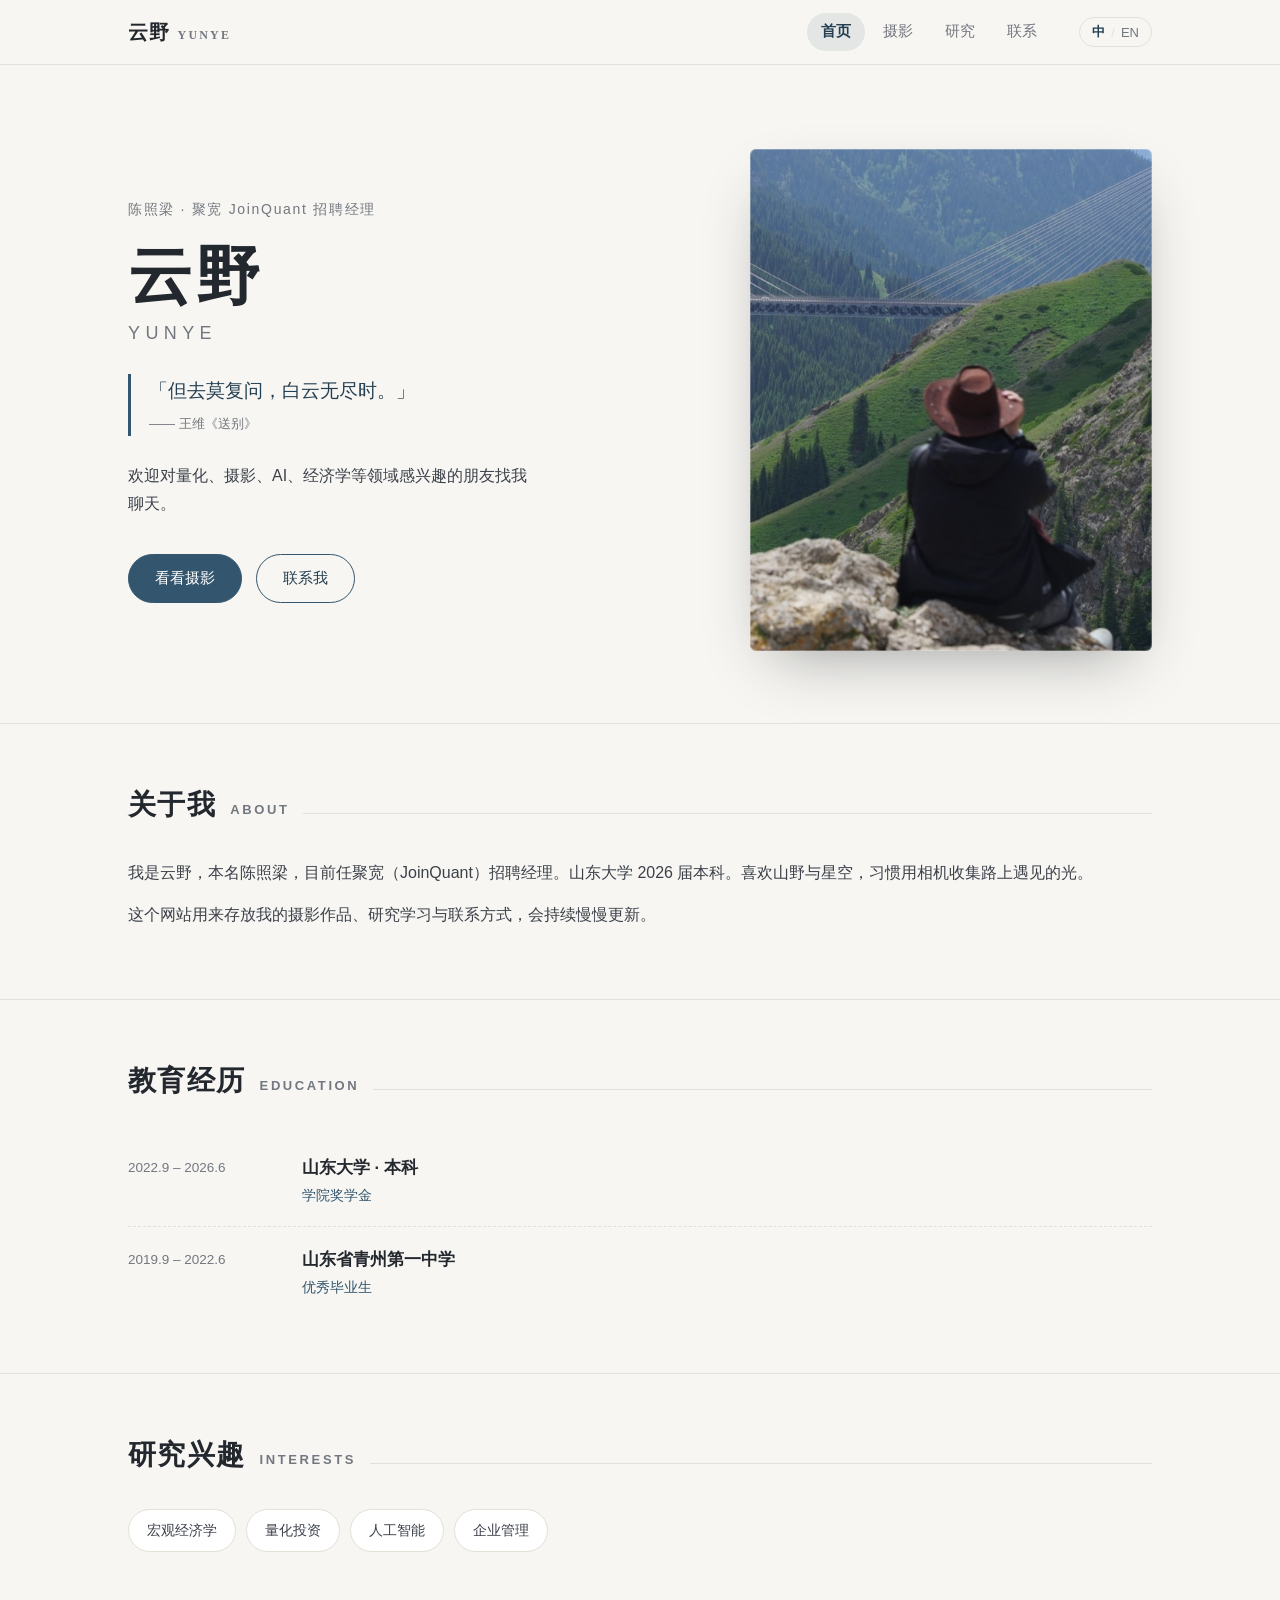
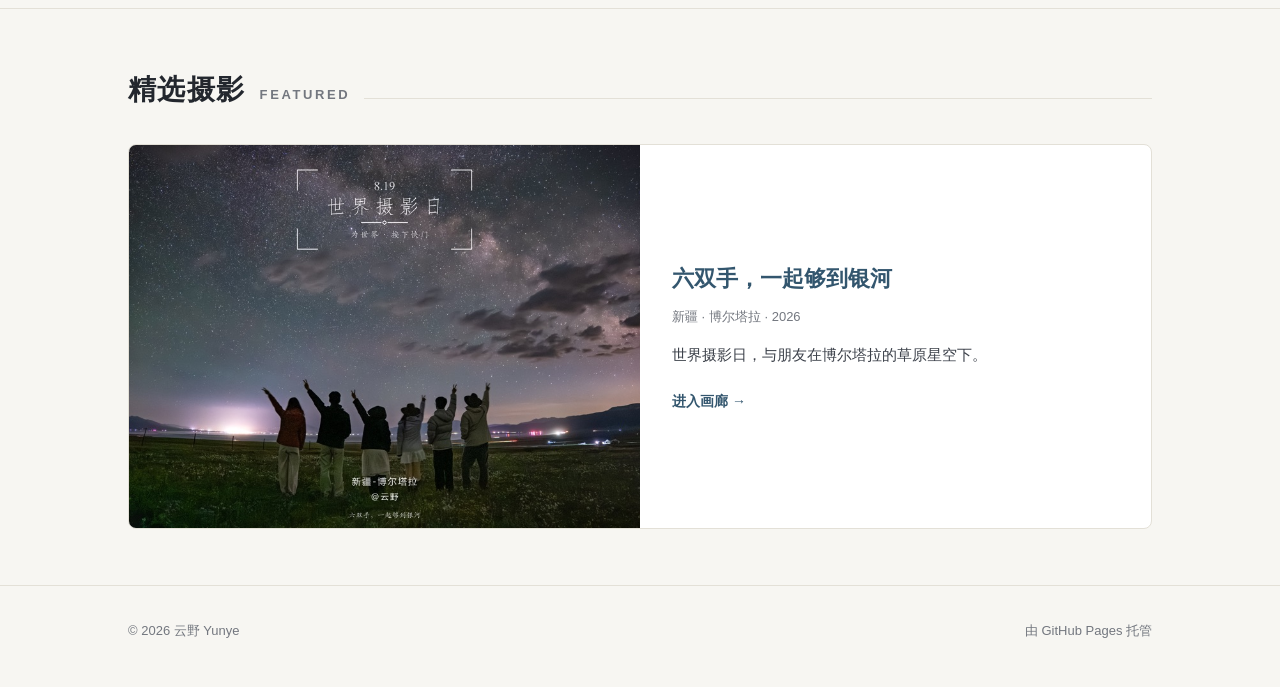
==== index.html @ 3e3f13b5 "云野个人网站 v1：首页/摄影/研究/联系，中英双语 Co-Authored-By: Claude Fable 5 <noreply@anthropic.com>" ====
<!DOCTYPE html>
<html lang="zh-CN">
<head>
  <meta charset="UTF-8">
  <meta name="viewport" content="width=device-width, initial-scale=1.0">
  <title>云野 Yunye · 个人主页</title>
  <meta name="description" content="云野（陈照梁）的个人网站——摄影、研究与联系。">
  <link rel="icon" type="image/svg+xml" href="favicon.svg">
  <link rel="stylesheet" href="assets/css/style.css">
</head>
<body data-title-key="doc.title.index">

  <header class="site-header">
    <nav class="nav container">
      <a class="brand" href="index.html">云野<span>Yunye</span></a>
      <ul class="nav-links">
        <li><a href="index.html" data-i18n="nav.home"></a></li>
        <li><a href="photography.html" data-i18n="nav.photography"></a></li>
        <li><a href="research.html" data-i18n="nav.research"></a></li>
        <li><a href="contact.html" data-i18n="nav.contact"></a></li>
      </ul>
      <button class="lang-toggle" type="button"><span class="zh on">中</span><span class="sep">/</span><span class="en">EN</span></button>
    </nav>
  </header>

  <main>
    <!-- Hero -->
    <section class="container">
      <div class="hero">
        <div>
          <div class="hero-eyebrow" data-i18n="hero.eyebrow"></div>
          <h1><span data-i18n="hero.name"></span><span class="latin" data-i18n="hero.name.latin"></span></h1>
          <blockquote class="hero-poem">
            <span data-i18n="hero.poem"></span>
            <cite data-i18n="hero.poem.src"></cite>
          </blockquote>
          <p class="hero-bio" data-i18n="hero.bio"></p>
          <div class="hero-cta">
            <a class="btn btn-solid" href="photography.html" data-i18n="hero.cta.gallery"></a>
            <a class="btn btn-ghost" href="contact.html" data-i18n="hero.cta.contact"></a>
          </div>
        </div>
        <div class="hero-avatar">
          <img src="images/avatar.jpg" alt="云野 Yunye">
        </div>
      </div>
    </section>

    <!-- 关于我 -->
    <section class="section">
      <div class="container">
        <h2 class="section-title"><span data-i18n="sec.about"></span><span class="en" data-i18n="sec.about.en"></span></h2>
        <div class="prose">
          <p data-i18n="about.p1"></p>
          <p data-i18n="about.p2"></p>
        </div>
      </div>
    </section>

    <!-- 教育经历 -->
    <section class="section">
      <div class="container">
        <h2 class="section-title"><span data-i18n="sec.edu"></span><span class="en" data-i18n="sec.edu.en"></span></h2>
        <div class="edu-item">
          <div class="edu-time">2022.9 – 2026.6</div>
          <div>
            <div class="edu-name" data-i18n="edu.1.name"></div>
            <div class="edu-note" data-i18n="edu.1.note"></div>
          </div>
        </div>
        <div class="edu-item">
          <div class="edu-time">2019.9 – 2022.6</div>
          <div>
            <div class="edu-name" data-i18n="edu.2.name"></div>
            <div class="edu-note" data-i18n="edu.2.note"></div>
          </div>
        </div>
      </div>
    </section>

    <!-- 研究兴趣 -->
    <section class="section">
      <div class="container">
        <h2 class="section-title"><span data-i18n="sec.interests"></span><span class="en" data-i18n="sec.interests.en"></span></h2>
        <div class="tags">
          <span class="tag" data-i18n="interest.1"></span>
          <span class="tag" data-i18n="interest.2"></span>
          <span class="tag" data-i18n="interest.3"></span>
          <span class="tag" data-i18n="interest.4"></span>
        </div>
      </div>
    </section>

    <!-- 精选摄影 -->
    <section class="section">
      <div class="container">
        <h2 class="section-title"><span data-i18n="sec.featured"></span><span class="en" data-i18n="sec.featured.en"></span></h2>
        <a class="featured-card" href="photography.html"></a>
      </div>
    </section>
  </main>

  <footer class="site-footer">
    <div class="container">
      <div>© <span class="footer-year"></span> 云野 Yunye</div>
      <div data-i18n="footer.right"></div>
    </div>
  </footer>

  <script src="assets/js/i18n.js"></script>
  <script src="assets/js/photos.js"></script>
  <script src="assets/js/main.js"></script>
</body>
</html>
---- assets/css/style.css ----
/* ============================================
   云野 Yunye — 个人网站
   风格：纸感、留白、深蓝点缀（呼应星空摄影）
   ============================================ */

:root {
  --paper: #f7f6f2;
  --paper-2: #efede6;
  --ink: #23272e;
  --muted: #73777f;
  --line: #e3e0d7;
  --accent: #33566e;
  --accent-deep: #243f51;
  --serif: "Songti SC", "STSong", "Noto Serif CJK SC", "Source Han Serif SC", Georgia, "Times New Roman", serif;
  --sans: -apple-system, BlinkMacSystemFont, "PingFang SC", "Helvetica Neue", "Segoe UI", "Microsoft YaHei", sans-serif;
  --maxw: 1080px;
}

* { margin: 0; padding: 0; box-sizing: border-box; }

html { scroll-behavior: smooth; }

body {
  background: var(--paper);
  color: var(--ink);
  font-family: var(--sans);
  font-size: 16px;
  line-height: 1.75;
  -webkit-font-smoothing: antialiased;
}

::selection { background: rgba(51, 86, 110, .18); }

a { color: var(--accent); text-decoration: none; }
a:hover { color: var(--accent-deep); }

img { display: block; max-width: 100%; }

.container { max-width: var(--maxw); margin: 0 auto; padding: 0 28px; }

/* ---------- 顶部导航 ---------- */
.site-header {
  position: sticky; top: 0; z-index: 50;
  background: rgba(247, 246, 242, .88);
  backdrop-filter: saturate(140%) blur(10px);
  border-bottom: 1px solid var(--line);
}
.nav { display: flex; align-items: center; height: 64px; gap: 28px; }
.brand {
  font-family: var(--serif); font-size: 20px; font-weight: 700;
  color: var(--ink); letter-spacing: .04em; margin-right: auto;
}
.brand span { font-size: 12px; color: var(--muted); letter-spacing: .18em; margin-left: 8px; text-transform: uppercase; }
.nav-links { display: flex; list-style: none; gap: 4px; }
.nav-links a {
  display: block; padding: 6px 14px; border-radius: 999px;
  color: var(--muted); font-size: 14.5px; transition: color .2s, background .2s;
}
.nav-links a:hover { color: var(--ink); background: var(--paper-2); }
.nav-links a.active { color: var(--accent-deep); background: rgba(51, 86, 110, .1); font-weight: 600; }

.lang-toggle {
  display: flex; align-items: center; gap: 6px;
  border: 1px solid var(--line); background: transparent; border-radius: 999px;
  padding: 5px 12px; cursor: pointer; font-size: 13px; color: var(--muted);
  font-family: var(--sans); transition: border-color .2s;
}
.lang-toggle:hover { border-color: var(--accent); }
.lang-toggle .on { color: var(--accent-deep); font-weight: 700; }
.lang-toggle .sep { color: var(--line); }

/* ---------- 首页 Hero ---------- */
.hero {
  display: grid; grid-template-columns: 1.25fr .9fr; gap: 64px;
  align-items: center; padding: 84px 0 72px;
}
.hero-eyebrow { font-size: 14px; letter-spacing: .12em; color: var(--muted); margin-bottom: 18px; }
.hero h1 {
  font-family: var(--serif); font-size: 64px; font-weight: 700;
  letter-spacing: .06em; line-height: 1.15;
}
.hero h1 .latin {
  display: block; font-size: 18px; font-weight: 400; color: var(--muted);
  letter-spacing: .3em; text-transform: uppercase; margin-top: 10px; font-family: var(--sans);
}
.hero-poem {
  margin: 30px 0 26px; padding-left: 18px; border-left: 3px solid var(--accent);
  font-family: var(--serif); font-size: 19px; color: var(--accent-deep);
}
.hero-poem cite { display: block; font-family: var(--sans); font-style: normal; font-size: 13px; color: var(--muted); margin-top: 6px; }
.hero-bio { color: #3c414a; max-width: 46ch; }
.hero-cta { display: flex; gap: 14px; margin-top: 36px; }
.btn {
  display: inline-block; padding: 11px 26px; border-radius: 999px; font-size: 14.5px;
  border: 1px solid var(--accent); transition: all .2s;
}
.btn-solid { background: var(--accent); color: #fff; }
.btn-solid:hover { background: var(--accent-deep); color: #fff; }
.btn-ghost { color: var(--accent-deep); background: transparent; }
.btn-ghost:hover { background: rgba(51, 86, 110, .08); }

.hero-avatar { position: relative; }
.hero-avatar img {
  width: 100%; aspect-ratio: 4 / 5; object-fit: cover; object-position: 100% 50%;
  border-radius: 6px; box-shadow: 0 24px 60px -24px rgba(35, 39, 46, .45);
}
.hero-avatar::after {
  content: ""; position: absolute; inset: 0; border-radius: 6px;
  box-shadow: inset 0 0 0 1px rgba(255, 255, 255, .25); pointer-events: none;
}

/* ---------- 通用版块 ---------- */
.section { padding: 56px 0; border-top: 1px solid var(--line); }
.section-title {
  font-family: var(--serif); font-size: 28px; letter-spacing: .05em;
  display: flex; align-items: baseline; gap: 14px; margin-bottom: 30px;
}
.section-title::after { content: ""; flex: 1; height: 1px; background: var(--line); }
.section-title .en { font-family: var(--sans); font-size: 13px; color: var(--muted); letter-spacing: .2em; text-transform: uppercase; }

.two-col { display: grid; grid-template-columns: 1fr 1fr; gap: 40px; }
.prose p { color: #3c414a; margin-bottom: 14px; }

/* 教育经历 */
.edu-item { display: grid; grid-template-columns: 150px 1fr; gap: 8px 24px; padding: 18px 0; border-bottom: 1px dashed var(--line); }
.edu-item:last-child { border-bottom: none; }
.edu-time { font-size: 13.5px; color: var(--muted); font-variant-numeric: tabular-nums; padding-top: 3px; }
.edu-name { font-weight: 600; font-size: 16.5px; }
.edu-note { font-size: 13.5px; color: var(--accent); margin-top: 2px; }

/* 兴趣标签 */
.tags { display: flex; flex-wrap: wrap; gap: 10px; }
.tag {
  padding: 8px 18px; border: 1px solid var(--line); border-radius: 999px;
  font-size: 14px; color: #3c414a; background: #fff; transition: all .2s;
}
.tag:hover { border-color: var(--accent); color: var(--accent-deep); }

/* 首页精选摄影 */
.featured-card {
  display: grid; grid-template-columns: 1fr 1fr; overflow: hidden;
  border: 1px solid var(--line); border-radius: 8px; background: #fff;
  transition: box-shadow .25s, transform .25s;
}
.featured-card:hover { box-shadow: 0 20px 50px -20px rgba(35, 39, 46, .3); transform: translateY(-3px); }
.featured-card img { width: 100%; height: 100%; object-fit: cover; aspect-ratio: 4/3; }
.featured-body { padding: 34px 32px; display: flex; flex-direction: column; justify-content: center; }
.featured-body h3 { font-family: var(--serif); font-size: 22px; margin-bottom: 8px; }
.featured-body .meta { font-size: 13px; color: var(--muted); margin-bottom: 14px; }
.featured-body p { font-size: 14.5px; color: #3c414a; margin-bottom: 20px; }
.featured-link { font-size: 14px; font-weight: 600; }

/* ---------- 页头（内页） ---------- */
.page-head { padding: 72px 0 40px; }
.page-head h1 { font-family: var(--serif); font-size: 42px; letter-spacing: .06em; }
.page-head h1 .en { font-family: var(--sans); font-size: 15px; color: var(--muted); letter-spacing: .22em; text-transform: uppercase; margin-left: 16px; }
.page-head .sub { color: var(--muted); margin-top: 12px; max-width: 60ch; }

/* ---------- 摄影画廊 ---------- */
.filter-bar { display: flex; flex-wrap: wrap; gap: 8px; padding-bottom: 28px; border-bottom: 1px solid var(--line); margin-bottom: 34px; }
.filter-btn {
  border: 1px solid transparent; background: transparent; border-radius: 999px;
  padding: 7px 18px; font-size: 14px; color: var(--muted); cursor: pointer;
  font-family: var(--sans); transition: all .2s;
}
.filter-btn:hover { color: var(--ink); background: var(--paper-2); }
.filter-btn.active { color: #fff; background: var(--accent); }

.gallery { columns: 3; column-gap: 22px; padding-bottom: 72px; }
.photo-card {
  break-inside: avoid; margin-bottom: 22px; border-radius: 6px; overflow: hidden;
  background: #fff; border: 1px solid var(--line); cursor: zoom-in;
  transition: box-shadow .25s, transform .25s;
}
.photo-card:hover { box-shadow: 0 18px 44px -18px rgba(35, 39, 46, .35); transform: translateY(-2px); }
.photo-card .thumb { overflow: hidden; }
.photo-card img { width: 100%; transition: transform .5s ease; }
.photo-card:hover img { transform: scale(1.03); }
.photo-info { padding: 14px 16px 16px; }
.photo-info h3 { font-family: var(--serif); font-size: 16.5px; }
.photo-info .meta { font-size: 12.5px; color: var(--muted); margin-top: 3px; }
.photo-info .desc { font-size: 13.5px; color: #4a4f57; margin-top: 8px; }

.photo-placeholder {
  break-inside: avoid; margin-bottom: 22px; border-radius: 6px;
  border: 1.5px dashed var(--line); min-height: 220px;
  display: flex; flex-direction: column; align-items: center; justify-content: center; gap: 8px;
  color: var(--muted); font-size: 14px; background: rgba(255, 255, 255, .5);
}
.photo-placeholder .cat { font-family: var(--serif); font-size: 17px; letter-spacing: .1em; }

/* 灯箱 */
.lightbox {
  position: fixed; inset: 0; z-index: 100; display: none;
  background: rgba(18, 21, 25, .94); backdrop-filter: blur(6px);
}
.lightbox.open { display: flex; align-items: center; justify-content: center; }
.lightbox-inner { max-width: min(1200px, 92vw); max-height: 90vh; display: flex; flex-direction: column; }
.lightbox-inner img { max-height: 74vh; width: auto; max-width: 100%; object-fit: contain; margin: 0 auto; border-radius: 4px; }
.lightbox-caption { color: #d8d5cc; text-align: center; padding: 18px 20px 4px; }
.lightbox-caption h3 { font-family: var(--serif); font-size: 18px; color: #fff; }
.lightbox-caption .meta { font-size: 13px; color: #9aa0a8; margin-top: 4px; }
.lightbox-caption .desc { font-size: 13.5px; margin-top: 8px; }
.lb-btn {
  position: absolute; border: none; background: rgba(255, 255, 255, .08); color: #e8e6df;
  width: 46px; height: 46px; border-radius: 50%; font-size: 20px; cursor: pointer;
  display: flex; align-items: center; justify-content: center; transition: background .2s;
}
.lb-btn:hover { background: rgba(255, 255, 255, .2); }
.lb-close { top: 26px; right: 26px; }
.lb-prev { left: 26px; top: 50%; transform: translateY(-50%); }
.lb-next { right: 26px; top: 50%; transform: translateY(-50%); }

/* ---------- 研究方向卡片 ---------- */
.dir-grid { display: grid; grid-template-columns: 1fr 1fr; gap: 20px; }
.dir-card {
  border: 1px solid var(--line); border-radius: 8px; background: #fff; padding: 26px 28px;
  transition: box-shadow .25s, transform .25s;
}
.dir-card:hover { box-shadow: 0 16px 40px -18px rgba(35, 39, 46, .25); transform: translateY(-2px); }
.dir-card h3 { font-family: var(--serif); font-size: 19px; margin-bottom: 6px; }
.dir-card .en { font-size: 12px; color: var(--muted); letter-spacing: .14em; text-transform: uppercase; }
.dir-card p { font-size: 14px; color: #4a4f57; margin-top: 12px; }

.empty-state {
  margin-top: 44px; border: 1.5px dashed var(--line); border-radius: 8px;
  padding: 54px 30px; text-align: center; color: var(--muted);
}
.empty-state .zh { font-family: var(--serif); font-size: 19px; letter-spacing: .12em; color: #565b63; }
.empty-state .en { font-size: 13px; margin-top: 6px; letter-spacing: .08em; }

/* ---------- 联系页 ---------- */
.contact-grid { display: grid; grid-template-columns: 1fr 1fr; gap: 20px; max-width: 760px; }
.contact-card {
  display: flex; align-items: center; gap: 18px;
  border: 1px solid var(--line); border-radius: 8px; background: #fff; padding: 24px 26px;
  transition: box-shadow .25s, transform .25s;
}
.contact-card:hover { box-shadow: 0 16px 40px -18px rgba(35, 39, 46, .25); transform: translateY(-2px); }
.contact-card .icon {
  width: 46px; height: 46px; border-radius: 12px; flex-shrink: 0;
  background: rgba(51, 86, 110, .1); color: var(--accent-deep);
  display: flex; align-items: center; justify-content: center;
}
.contact-card h3 { font-size: 16px; }
.contact-card .val { font-size: 13.5px; color: var(--muted); margin-top: 2px; word-break: break-all; }
.qr-grid { display: flex; gap: 20px; margin-top: 24px; flex-wrap: wrap; }
.qr-item { width: 180px; }
.qr-item .qr-box {
  width: 180px; height: 180px; border: 1.5px dashed var(--line); border-radius: 8px;
  display: flex; align-items: center; justify-content: center; text-align: center;
  color: var(--muted); font-size: 12.5px; background: rgba(255, 255, 255, .5); padding: 12px;
}
.qr-item img { width: 180px; height: 180px; object-fit: cover; border-radius: 8px; border: 1px solid var(--line); }
.qr-item .label { text-align: center; font-size: 13.5px; color: #4a4f57; margin-top: 10px; }

/* ---------- 页脚 ---------- */
.site-footer {
  border-top: 1px solid var(--line); padding: 34px 0 44px;
  color: var(--muted); font-size: 13px;
}
.site-footer .container { display: flex; justify-content: space-between; gap: 16px; flex-wrap: wrap; }

/* ---------- 响应式 ---------- */
@media (max-width: 860px) {
  .hero { grid-template-columns: 1fr; gap: 40px; padding: 56px 0 48px; }
  .hero h1 { font-size: 46px; }
  .hero-avatar { max-width: 380px; }
  .two-col, .dir-grid, .contact-grid, .featured-card { grid-template-columns: 1fr; }
  .gallery { columns: 2; column-gap: 16px; }
  .nav { gap: 12px; }
  .nav-links a { padding: 6px 10px; font-size: 13.5px; }
}
@media (max-width: 560px) {
  .gallery { columns: 1; }
  .brand span { display: none; }
  .page-head h1 { font-size: 32px; }
  .hero-cta { flex-wrap: wrap; }
  .edu-item { grid-template-columns: 1fr; gap: 2px; }
}
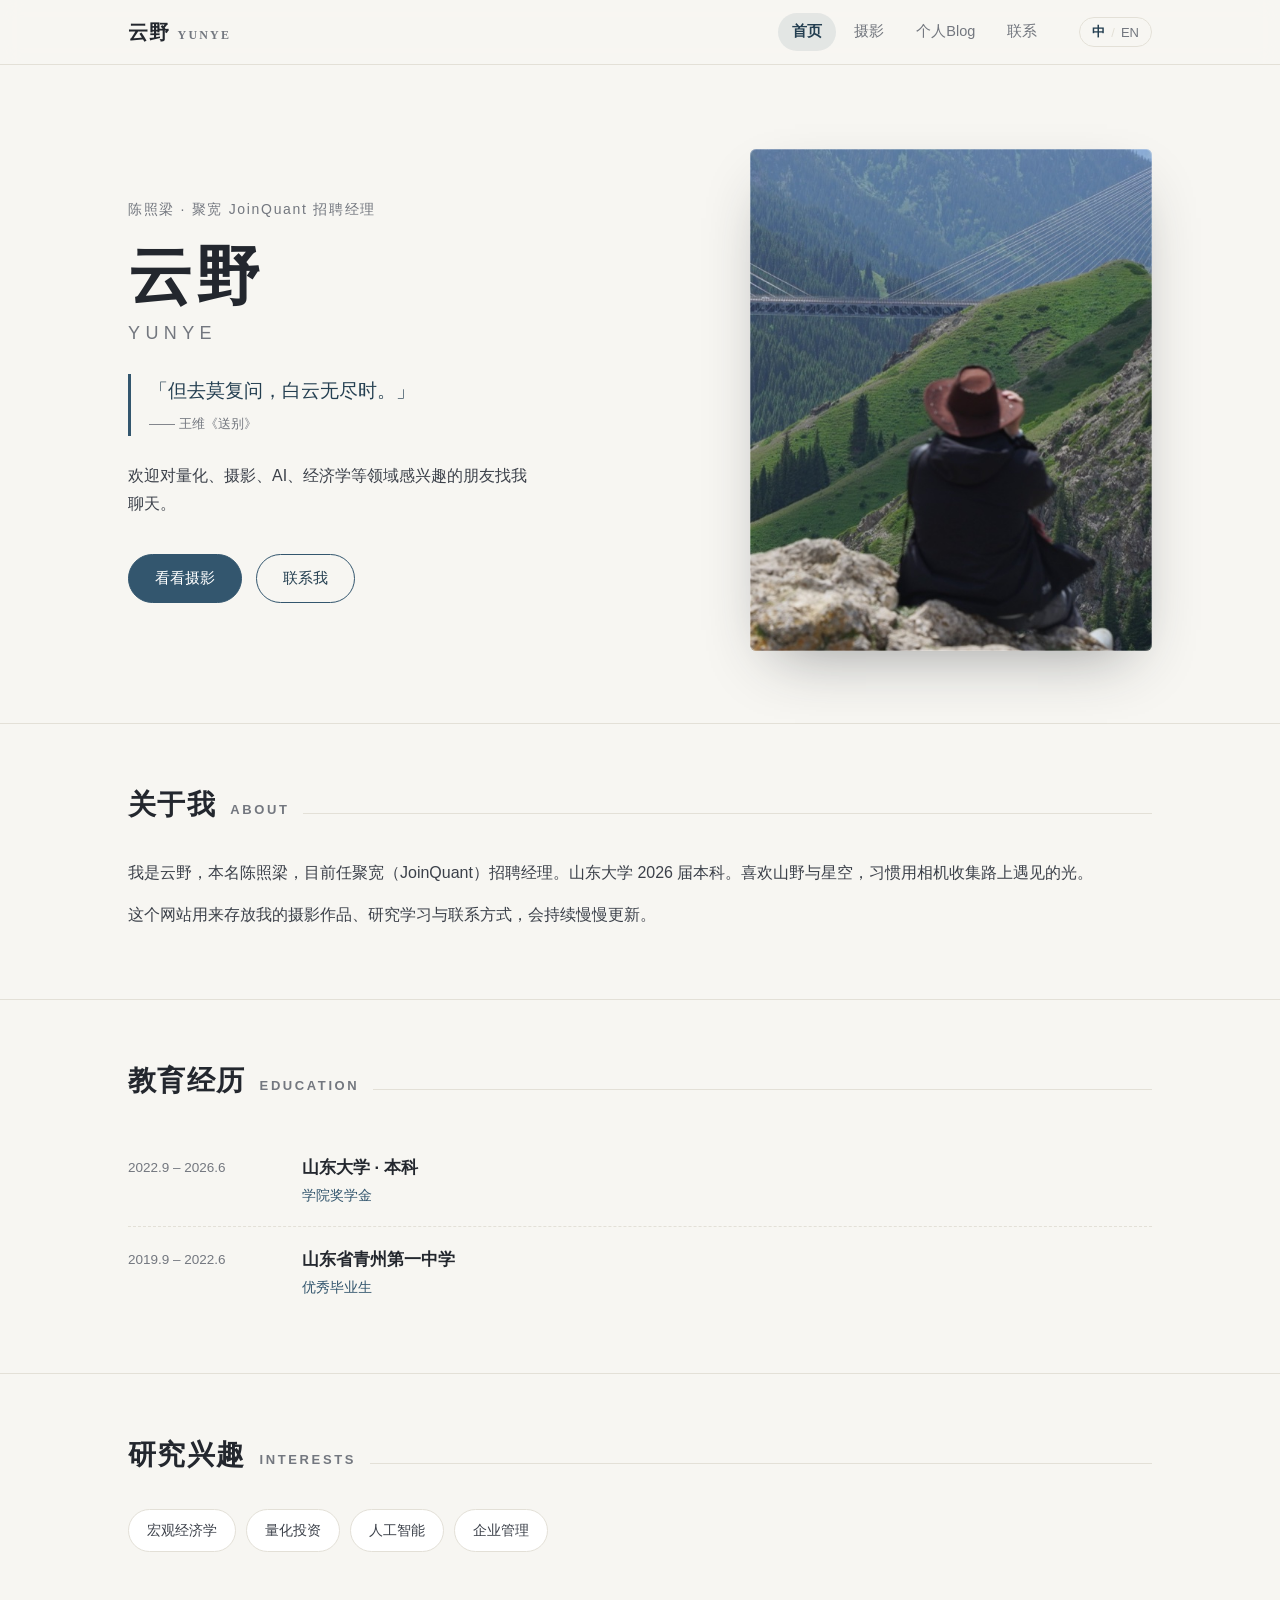
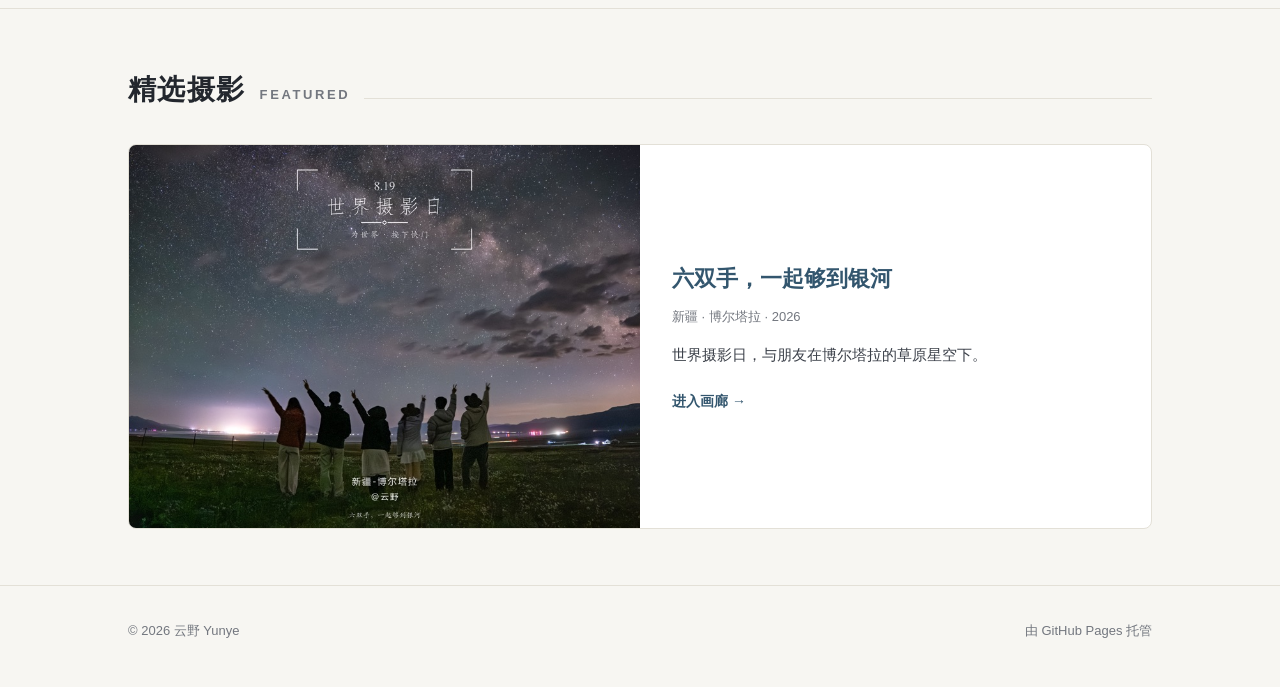
==== commit a6f7af93: "研究栏目改为个人 Blog：文章列表结构 + posts.js 登记机制 Co-Authored-By: Claude Fable 5 <noreply@anthropic.com>" ====
--- a/index.html
+++ b/index.html
@@ -16,7 +16,7 @@
       <ul class="nav-links">
         <li><a href="index.html" data-i18n="nav.home"></a></li>
         <li><a href="photography.html" data-i18n="nav.photography"></a></li>
-        <li><a href="research.html" data-i18n="nav.research"></a></li>
+        <li><a href="blog.html" data-i18n="nav.blog"></a></li>
         <li><a href="contact.html" data-i18n="nav.contact"></a></li>
       </ul>
       <button class="lang-toggle" type="button"><span class="zh on">中</span><span class="sep">/</span><span class="en">EN</span></button>
--- a/assets/css/style.css
+++ b/assets/css/style.css
@@ -229,6 +229,21 @@
 .empty-state .zh { font-family: var(--serif); font-size: 19px; letter-spacing: .12em; color: #565b63; }
 .empty-state .en { font-size: 13px; margin-top: 6px; letter-spacing: .08em; }
 
+/* ---------- 博客 ---------- */
+.blog-topics { display: flex; align-items: center; gap: 18px; margin-bottom: 44px; flex-wrap: wrap; }
+.blog-topics .topics-label { font-family: var(--serif); font-size: 16px; color: #565b63; letter-spacing: .08em; }
+
+#post-list { padding-bottom: 8px; }
+.post-item {
+  display: grid; grid-template-columns: 150px 1fr; gap: 6px 28px;
+  padding: 24px 0; border-bottom: 1px dashed var(--line); color: var(--ink);
+}
+.post-item h3 { font-family: var(--serif); font-size: 20px; transition: color .2s; }
+.post-item:hover h3 { color: var(--accent-deep); }
+.post-date { font-size: 13.5px; color: var(--muted); font-variant-numeric: tabular-nums; padding-top: 5px; }
+.post-excerpt { font-size: 14px; color: #4a4f57; margin-top: 6px; }
+.post-more { display: inline-block; font-size: 13px; color: var(--accent); margin-top: 8px; }
+
 /* ---------- 联系页 ---------- */
 .contact-grid { display: grid; grid-template-columns: 1fr 1fr; gap: 20px; max-width: 760px; }
 .contact-card {
@@ -276,5 +291,5 @@
   .brand span { display: none; }
   .page-head h1 { font-size: 32px; }
   .hero-cta { flex-wrap: wrap; }
-  .edu-item { grid-template-columns: 1fr; gap: 2px; }
-}
+  .edu-item, .post-item { grid-template-columns: 1fr; gap: 2px; }
+}
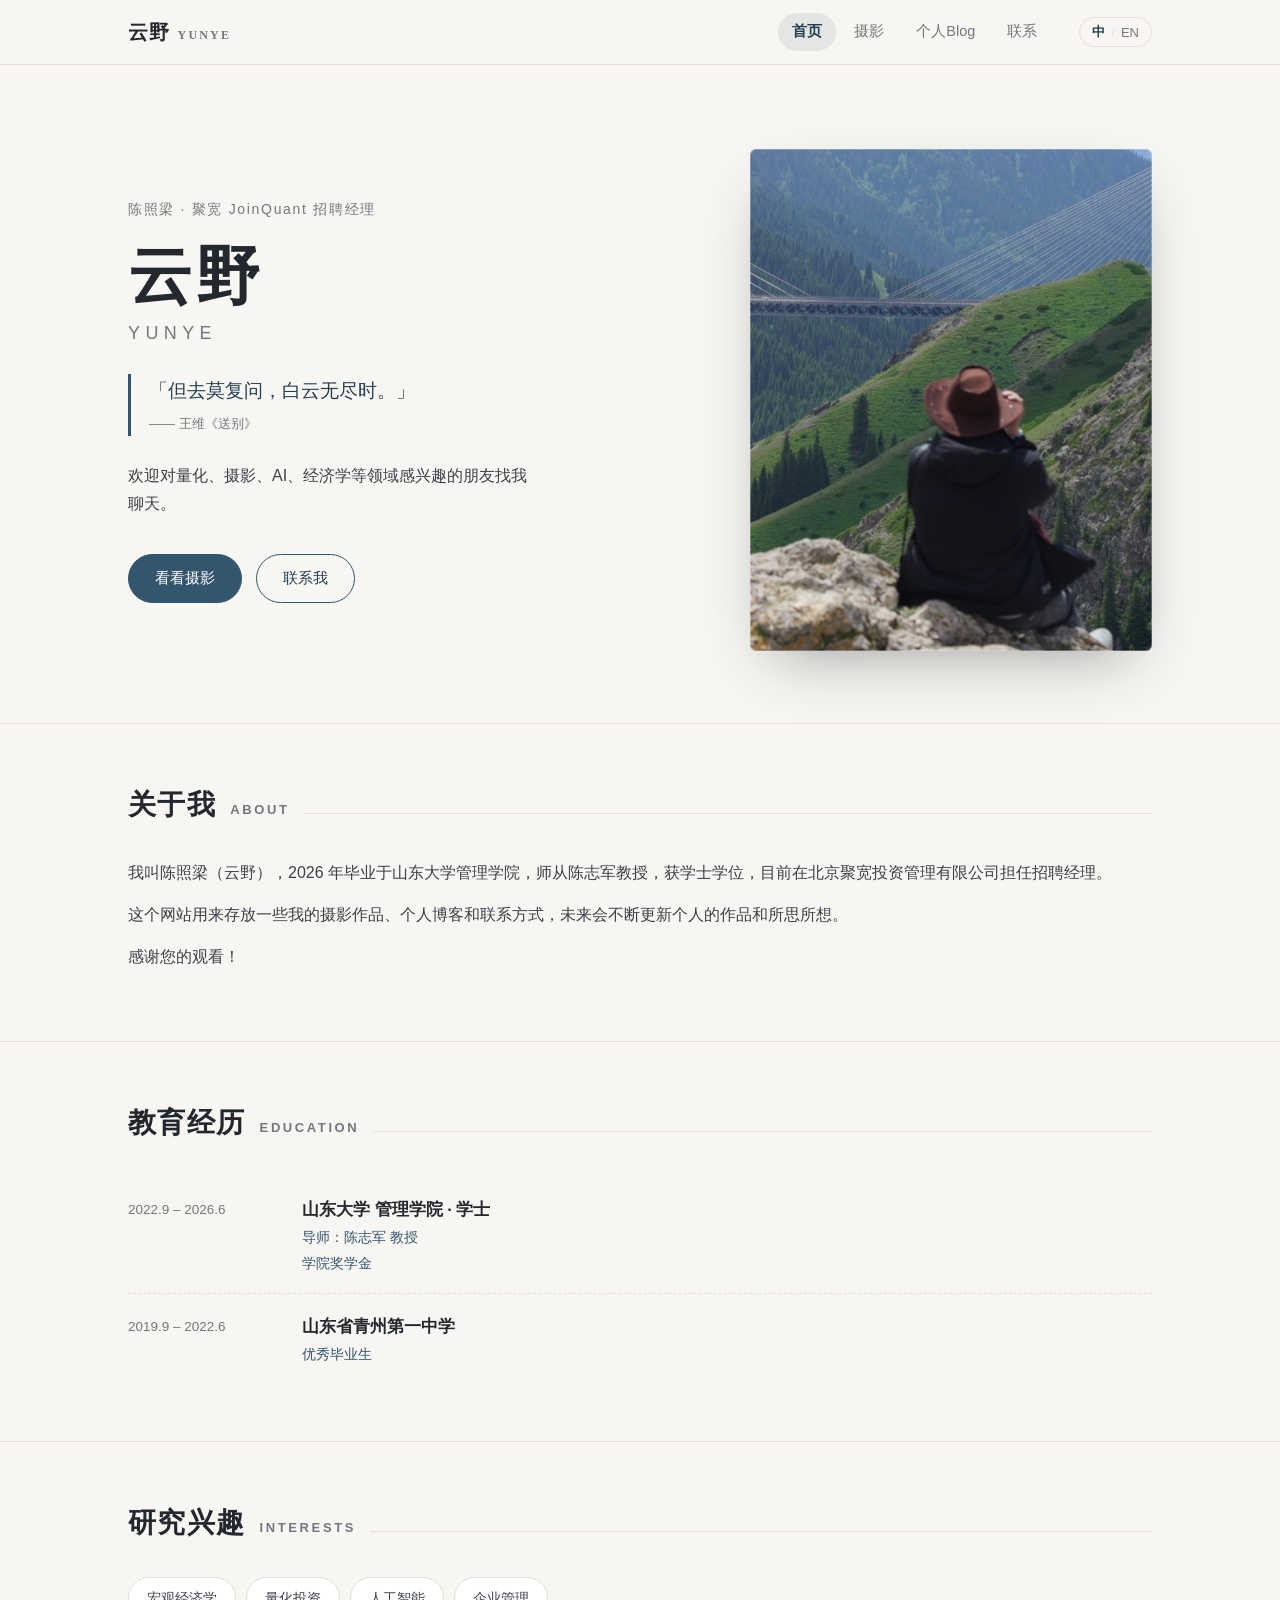
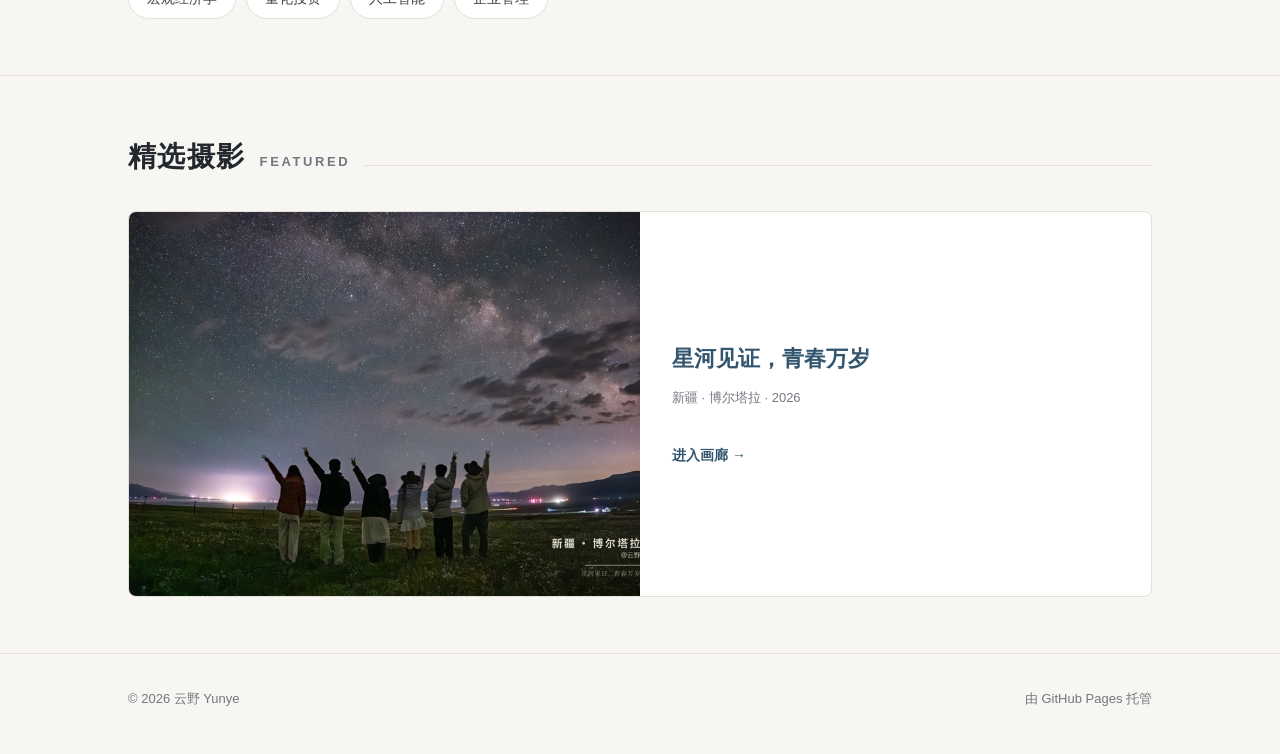
==== commit 6f8adc5e: "更新个人简介与教育经历（导师：陈志军教授） Co-Authored-By: Claude Fable 5 <noreply@anthropic.com>" ====
--- a/index.html
+++ b/index.html
@@ -53,6 +53,7 @@
         <div class="prose">
           <p data-i18n="about.p1"></p>
           <p data-i18n="about.p2"></p>
+          <p data-i18n="about.p3"></p>
         </div>
       </div>
     </section>
@@ -65,6 +66,7 @@
           <div class="edu-time">2022.9 – 2026.6</div>
           <div>
             <div class="edu-name" data-i18n="edu.1.name"></div>
+            <div class="edu-note" data-i18n="edu.1.mentor"></div>
             <div class="edu-note" data-i18n="edu.1.note"></div>
           </div>
         </div>
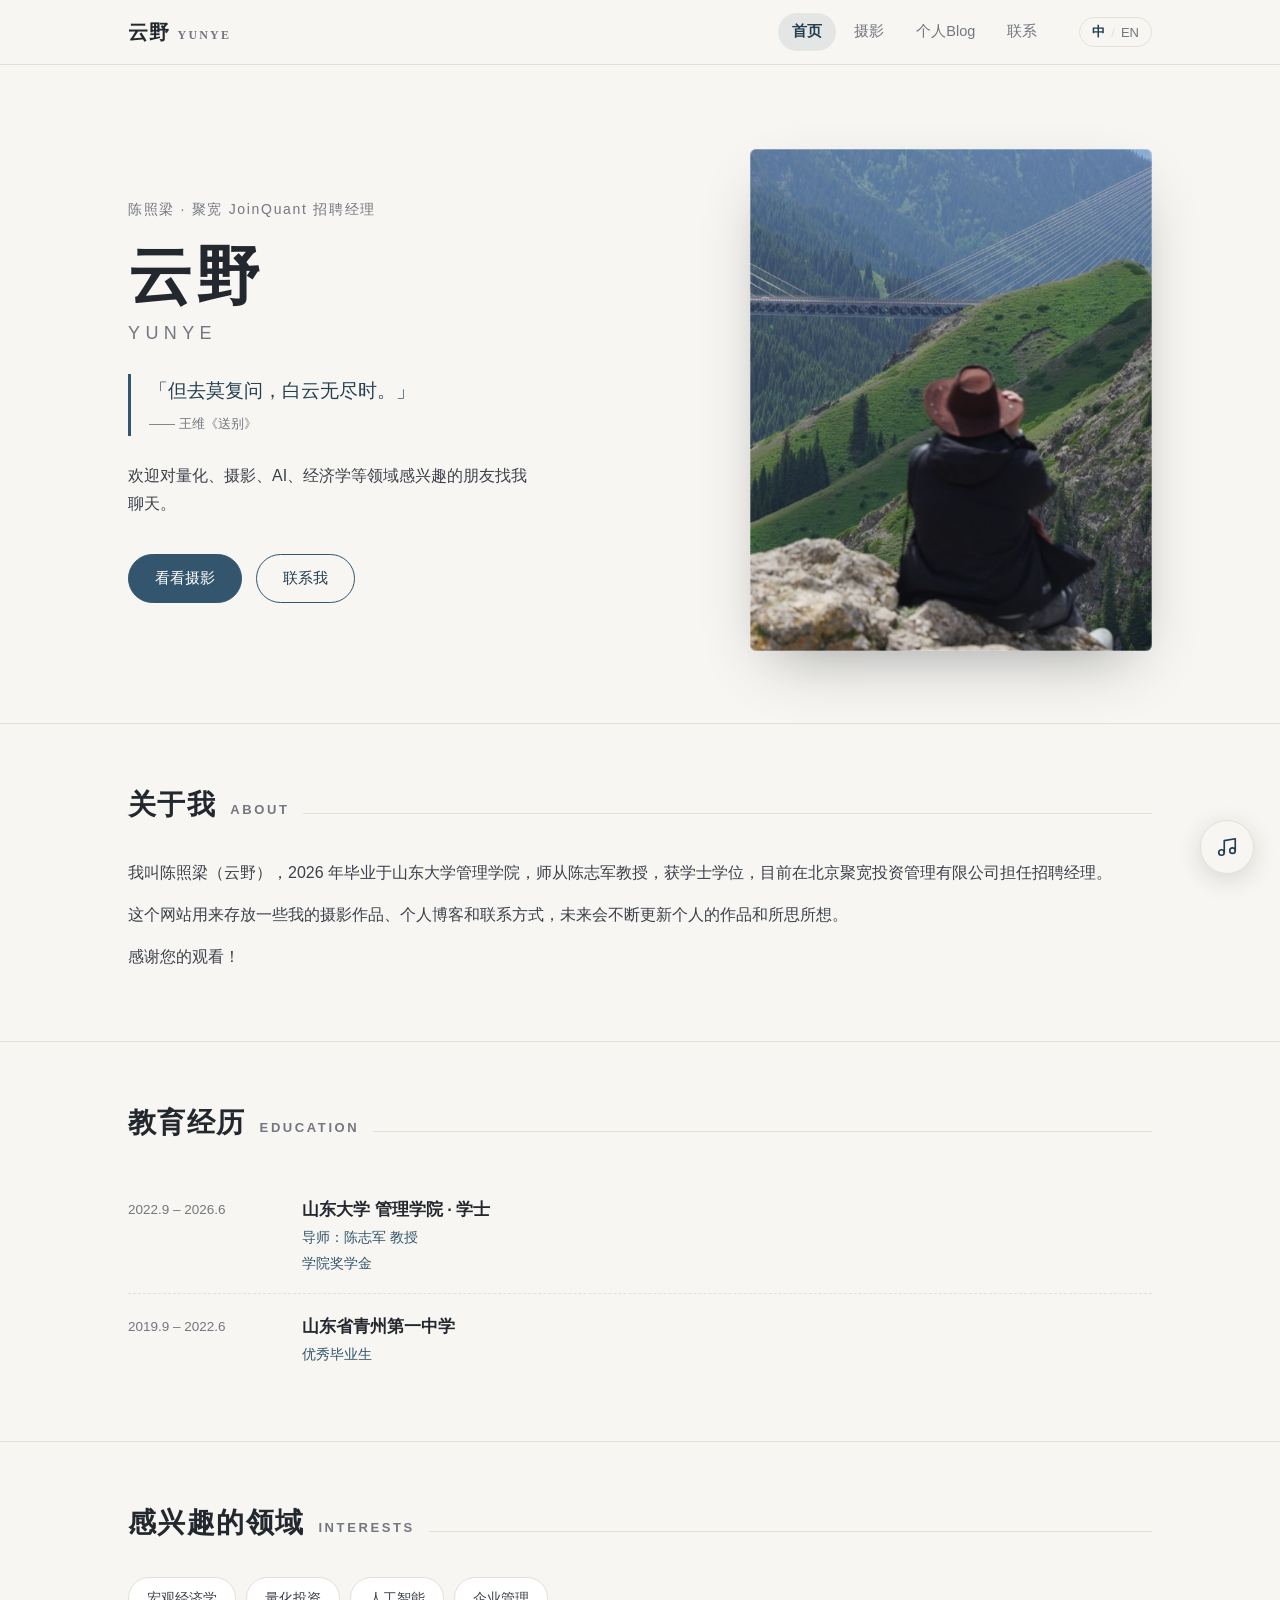
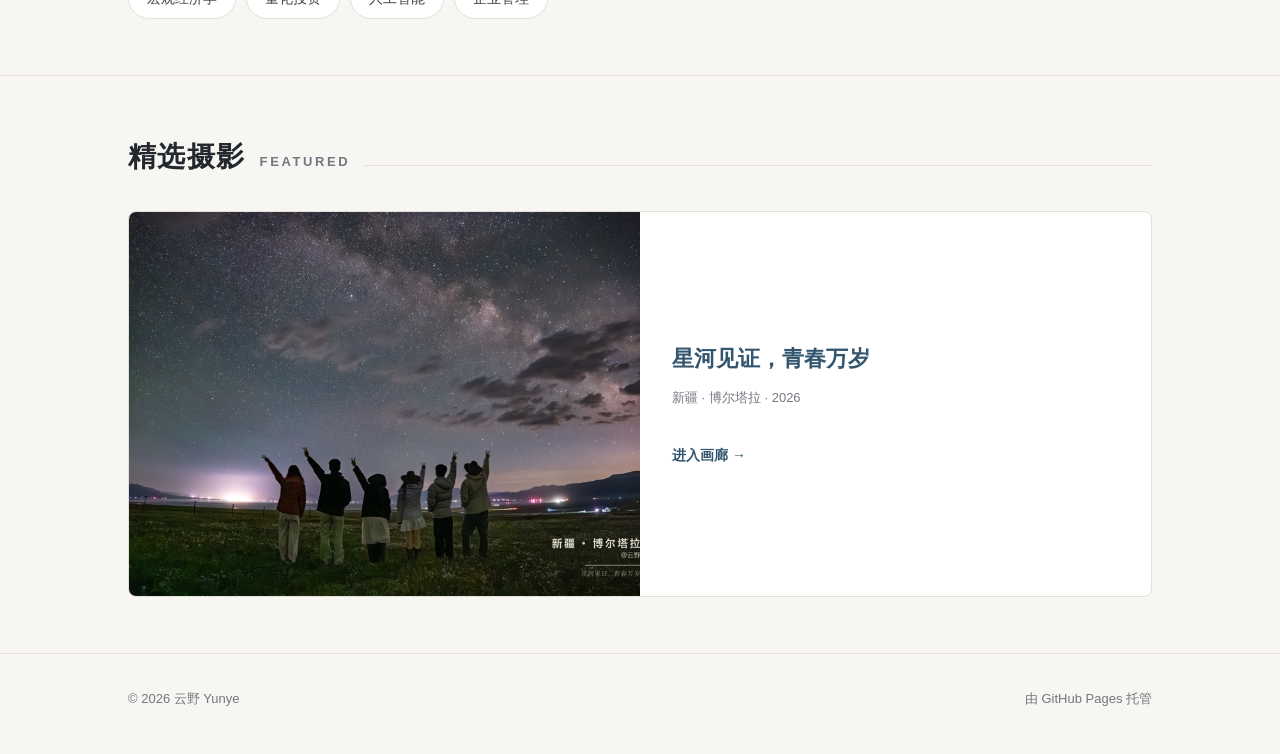
==== commit ff70df01: "新增本地音乐播放器：右下角圆形按钮（点击播放、两首随机）+ macOS 风格同步歌词条 Co-Authored-By: Claude Fable 5 <noreply@anthropic.com>" ====
--- a/index.html
+++ b/index.html
@@ -112,5 +112,7 @@
   <script src="assets/js/i18n.js"></script>
   <script src="assets/js/photos.js"></script>
   <script src="assets/js/main.js"></script>
+  <script src="assets/js/lyrics.js"></script>
+  <script src="assets/js/player.js"></script>
 </body>
 </html>
--- a/assets/css/style.css
+++ b/assets/css/style.css
@@ -244,6 +244,26 @@
 .post-excerpt { font-size: 14px; color: #4a4f57; margin-top: 6px; }
 .post-more { display: inline-block; font-size: 13px; color: var(--accent); margin-top: 8px; }
 
+/* ---------- 文章页 ---------- */
+.article { max-width: 720px; margin: 0 auto; padding-bottom: 72px; }
+.article-head { text-align: center; padding: 64px 0 44px; }
+.article-head h1 { font-family: var(--serif); font-size: 34px; letter-spacing: .08em; }
+.article-meta { color: var(--muted); font-size: 13.5px; margin-top: 14px; letter-spacing: .06em; }
+.article-intro { text-align: center; color: #3c414a; font-size: 15px; line-height: 2.2; padding-bottom: 24px; }
+.term-block { margin: 60px 0; }
+.term-name {
+  text-align: center; font-family: var(--serif); font-size: 24px;
+  letter-spacing: .3em; text-indent: .3em; color: var(--accent-deep);
+}
+.term-name .en {
+  display: block; font-family: var(--sans); font-size: 11px; letter-spacing: .22em;
+  color: var(--muted); margin-top: 8px; text-transform: uppercase; text-indent: 0;
+}
+.term-verse { text-align: center; color: #565b63; font-size: 14.5px; letter-spacing: .12em; margin: 16px 0 24px; }
+.term-block img { border-radius: 6px; width: 100%; }
+.article-outro { text-align: center; font-family: var(--serif); font-size: 16.5px; line-height: 2.4; color: #3c414a; margin: 70px 0 34px; }
+.article-credits { text-align: center; color: var(--muted); font-size: 13px; letter-spacing: .12em; }
+
 /* ---------- 联系页 ---------- */
 .contact-grid { display: grid; grid-template-columns: 1fr 1fr; gap: 20px; max-width: 760px; }
 .contact-card {
@@ -275,6 +295,56 @@
   color: var(--muted); font-size: 13px;
 }
 .site-footer .container { display: flex; justify-content: space-between; gap: 16px; flex-wrap: wrap; }
+
+/* ---------- 音乐播放器 ---------- */
+.music-player {
+  position: fixed; right: 26px; bottom: 26px; z-index: 950;
+  width: 54px; height: 54px; border-radius: 50%;
+  background: var(--paper); border: 1px solid var(--line); cursor: pointer;
+  box-shadow: 0 6px 24px rgba(32,36,42,.14);
+  display: flex; align-items: center; justify-content: center;
+  transition: transform .2s, box-shadow .2s;
+}
+.music-player:hover { transform: translateY(-2px); box-shadow: 0 10px 30px rgba(32,36,42,.18); }
+.mp-note { width: 22px; height: 22px; color: var(--accent-deep); }
+.mp-eq { display: none; align-items: flex-end; gap: 3px; height: 18px; }
+.mp-eq i { width: 3px; height: 7px; border-radius: 2px; background: var(--accent); animation: mpEq 1s ease-in-out infinite; }
+.mp-eq i:nth-child(2) { animation-delay: .18s; }
+.mp-eq i:nth-child(3) { animation-delay: .36s; }
+.music-player.playing .mp-note { display: none; }
+.music-player.playing .mp-eq { display: flex; }
+.mp-ring { position: absolute; inset: -3px; border-radius: 50%; border: 2px solid transparent; pointer-events: none; }
+.music-player.playing .mp-ring { border-top-color: var(--accent); animation: mpSpin 2.6s linear infinite; }
+@keyframes mpSpin { to { transform: rotate(360deg); } }
+@keyframes mpEq { 0%, 100% { height: 6px; } 50% { height: 17px; } }
+
+/* 当前曲目标签 */
+.mp-chip {
+  position: fixed; right: 90px; bottom: 41px; z-index: 949;
+  font-size: 12.5px; letter-spacing: .06em; color: #565b63;
+  background: rgba(252,250,246,.85); backdrop-filter: blur(10px); -webkit-backdrop-filter: blur(10px);
+  border: 1px solid var(--line); border-radius: 999px; padding: 6px 14px;
+  opacity: 0; transform: translateX(6px); transition: opacity .3s, transform .3s; pointer-events: none;
+}
+.mp-chip.show { opacity: 1; transform: none; }
+
+/* macOS 风格歌词条 */
+.lyrics-bar {
+  position: fixed; top: 76px; left: 50%; z-index: 940;
+  transform: translate(-50%, -10px);
+  max-width: min(640px, calc(100vw - 40px));
+  padding: 11px 26px; border-radius: 999px;
+  background: rgba(252,250,246,.72); backdrop-filter: blur(16px) saturate(1.5); -webkit-backdrop-filter: blur(16px) saturate(1.5);
+  border: 1px solid rgba(224,219,208,.9); box-shadow: 0 8px 30px rgba(32,36,42,.10);
+  font-family: var(--serif); font-size: 15.5px; letter-spacing: .1em; color: #33373e;
+  text-align: center; white-space: nowrap; overflow: hidden; text-overflow: ellipsis;
+  opacity: 0; pointer-events: none;
+  transition: opacity .4s ease, transform .4s ease;
+}
+.lyrics-bar.show { opacity: 1; transform: translate(-50%, 0); }
+.lb-line { display: inline-block; max-width: 100%; overflow: hidden; text-overflow: ellipsis; vertical-align: bottom; }
+.lb-line.lb-anim { animation: lbIn .5s ease both; }
+@keyframes lbIn { from { opacity: 0; transform: translateY(8px); } to { opacity: 1; transform: none; } }
 
 /* ---------- 响应式 ---------- */
 @media (max-width: 860px) {
@@ -292,4 +362,7 @@
   .page-head h1 { font-size: 32px; }
   .hero-cta { flex-wrap: wrap; }
   .edu-item, .post-item { grid-template-columns: 1fr; gap: 2px; }
-}
+  .music-player { width: 48px; height: 48px; right: 18px; bottom: 18px; }
+  .mp-chip { right: 76px; bottom: 29px; }
+  .lyrics-bar { top: 68px; font-size: 14px; padding: 9px 18px; letter-spacing: .06em; }
+}
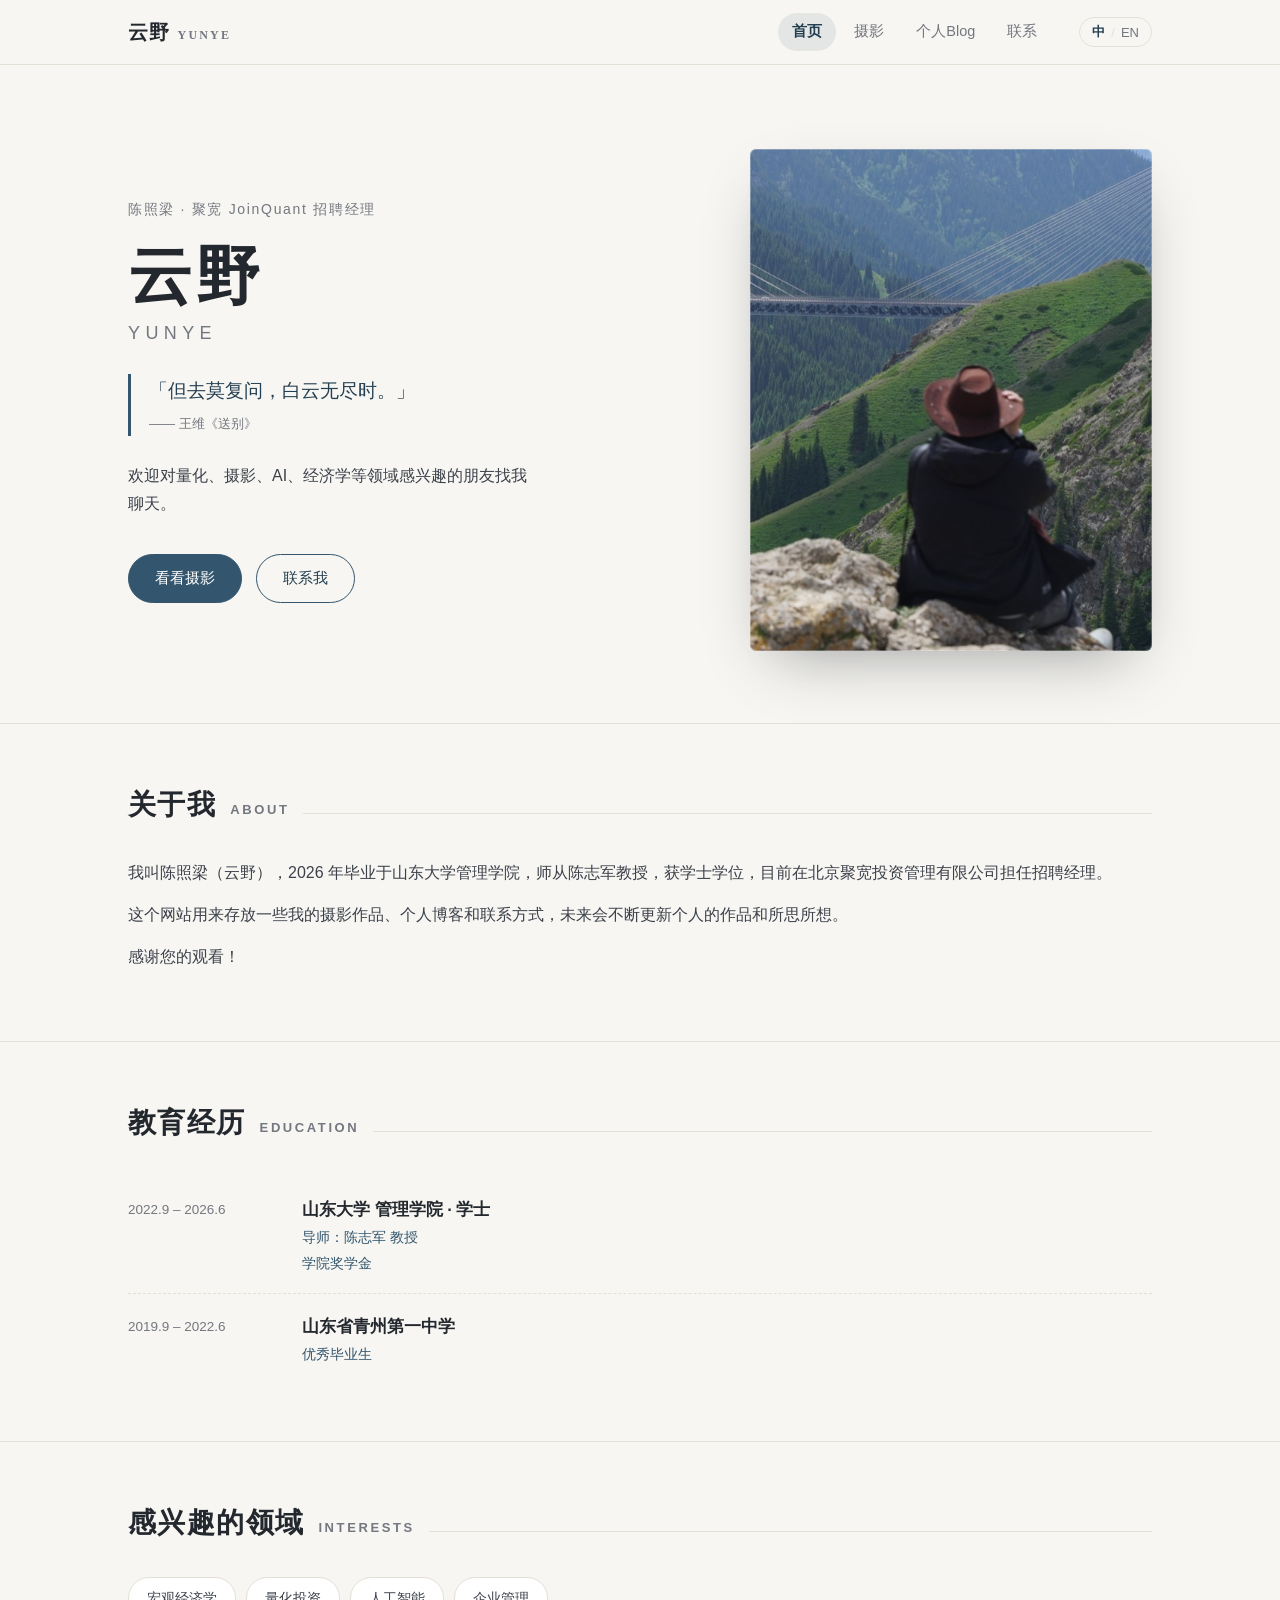
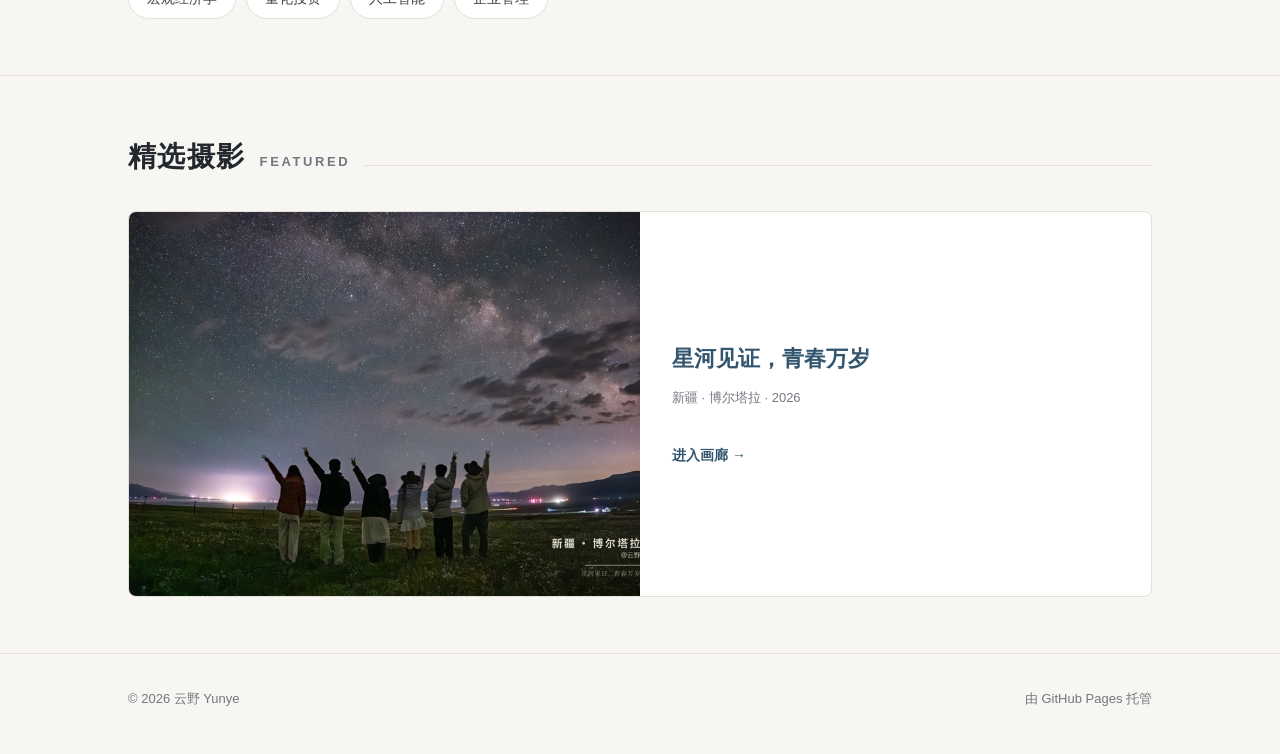
==== commit 84cc1e86: "回滚音乐播放器：移除播放器、歌词条、音频与 PJAX 无刷新切换 Co-Authored-By: Claude Fable 5 <noreply@anthropic.com>" ====
--- a/index.html
+++ b/index.html
@@ -112,7 +112,5 @@
   <script src="assets/js/i18n.js"></script>
   <script src="assets/js/photos.js"></script>
   <script src="assets/js/main.js"></script>
-  <script src="assets/js/lyrics.js"></script>
-  <script src="assets/js/player.js"></script>
 </body>
 </html>
--- a/assets/css/style.css
+++ b/assets/css/style.css
@@ -296,56 +296,6 @@
 }
 .site-footer .container { display: flex; justify-content: space-between; gap: 16px; flex-wrap: wrap; }
 
-/* ---------- 音乐播放器 ---------- */
-.music-player {
-  position: fixed; right: 26px; bottom: 26px; z-index: 950;
-  width: 54px; height: 54px; border-radius: 50%;
-  background: var(--paper); border: 1px solid var(--line); cursor: pointer;
-  box-shadow: 0 6px 24px rgba(32,36,42,.14);
-  display: flex; align-items: center; justify-content: center;
-  transition: transform .2s, box-shadow .2s;
-}
-.music-player:hover { transform: translateY(-2px); box-shadow: 0 10px 30px rgba(32,36,42,.18); }
-.mp-note { width: 22px; height: 22px; color: var(--accent-deep); }
-.mp-eq { display: none; align-items: flex-end; gap: 3px; height: 18px; }
-.mp-eq i { width: 3px; height: 7px; border-radius: 2px; background: var(--accent); animation: mpEq 1s ease-in-out infinite; }
-.mp-eq i:nth-child(2) { animation-delay: .18s; }
-.mp-eq i:nth-child(3) { animation-delay: .36s; }
-.music-player.playing .mp-note { display: none; }
-.music-player.playing .mp-eq { display: flex; }
-.mp-ring { position: absolute; inset: -3px; border-radius: 50%; border: 2px solid transparent; pointer-events: none; }
-.music-player.playing .mp-ring { border-top-color: var(--accent); animation: mpSpin 2.6s linear infinite; }
-@keyframes mpSpin { to { transform: rotate(360deg); } }
-@keyframes mpEq { 0%, 100% { height: 6px; } 50% { height: 17px; } }
-
-/* 当前曲目标签 */
-.mp-chip {
-  position: fixed; right: 90px; bottom: 41px; z-index: 949;
-  font-size: 12.5px; letter-spacing: .06em; color: #565b63;
-  background: rgba(252,250,246,.85); backdrop-filter: blur(10px); -webkit-backdrop-filter: blur(10px);
-  border: 1px solid var(--line); border-radius: 999px; padding: 6px 14px;
-  opacity: 0; transform: translateX(6px); transition: opacity .3s, transform .3s; pointer-events: none;
-}
-.mp-chip.show { opacity: 1; transform: none; }
-
-/* macOS 风格歌词条 */
-.lyrics-bar {
-  position: fixed; top: 76px; left: 50%; z-index: 940;
-  transform: translate(-50%, -10px);
-  max-width: min(640px, calc(100vw - 40px));
-  padding: 11px 26px; border-radius: 999px;
-  background: rgba(252,250,246,.72); backdrop-filter: blur(16px) saturate(1.5); -webkit-backdrop-filter: blur(16px) saturate(1.5);
-  border: 1px solid rgba(224,219,208,.9); box-shadow: 0 8px 30px rgba(32,36,42,.10);
-  font-family: var(--serif); font-size: 15.5px; letter-spacing: .1em; color: #33373e;
-  text-align: center; white-space: nowrap; overflow: hidden; text-overflow: ellipsis;
-  opacity: 0; pointer-events: none;
-  transition: opacity .4s ease, transform .4s ease;
-}
-.lyrics-bar.show { opacity: 1; transform: translate(-50%, 0); }
-.lb-line { display: inline-block; max-width: 100%; overflow: hidden; text-overflow: ellipsis; vertical-align: bottom; }
-.lb-line.lb-anim { animation: lbIn .5s ease both; }
-@keyframes lbIn { from { opacity: 0; transform: translateY(8px); } to { opacity: 1; transform: none; } }
-
 /* ---------- 响应式 ---------- */
 @media (max-width: 860px) {
   .hero { grid-template-columns: 1fr; gap: 40px; padding: 56px 0 48px; }
@@ -362,7 +312,4 @@
   .page-head h1 { font-size: 32px; }
   .hero-cta { flex-wrap: wrap; }
   .edu-item, .post-item { grid-template-columns: 1fr; gap: 2px; }
-  .music-player { width: 48px; height: 48px; right: 18px; bottom: 18px; }
-  .mp-chip { right: 76px; bottom: 29px; }
-  .lyrics-bar { top: 68px; font-size: 14px; padding: 9px 18px; letter-spacing: .06em; }
-}
+}
